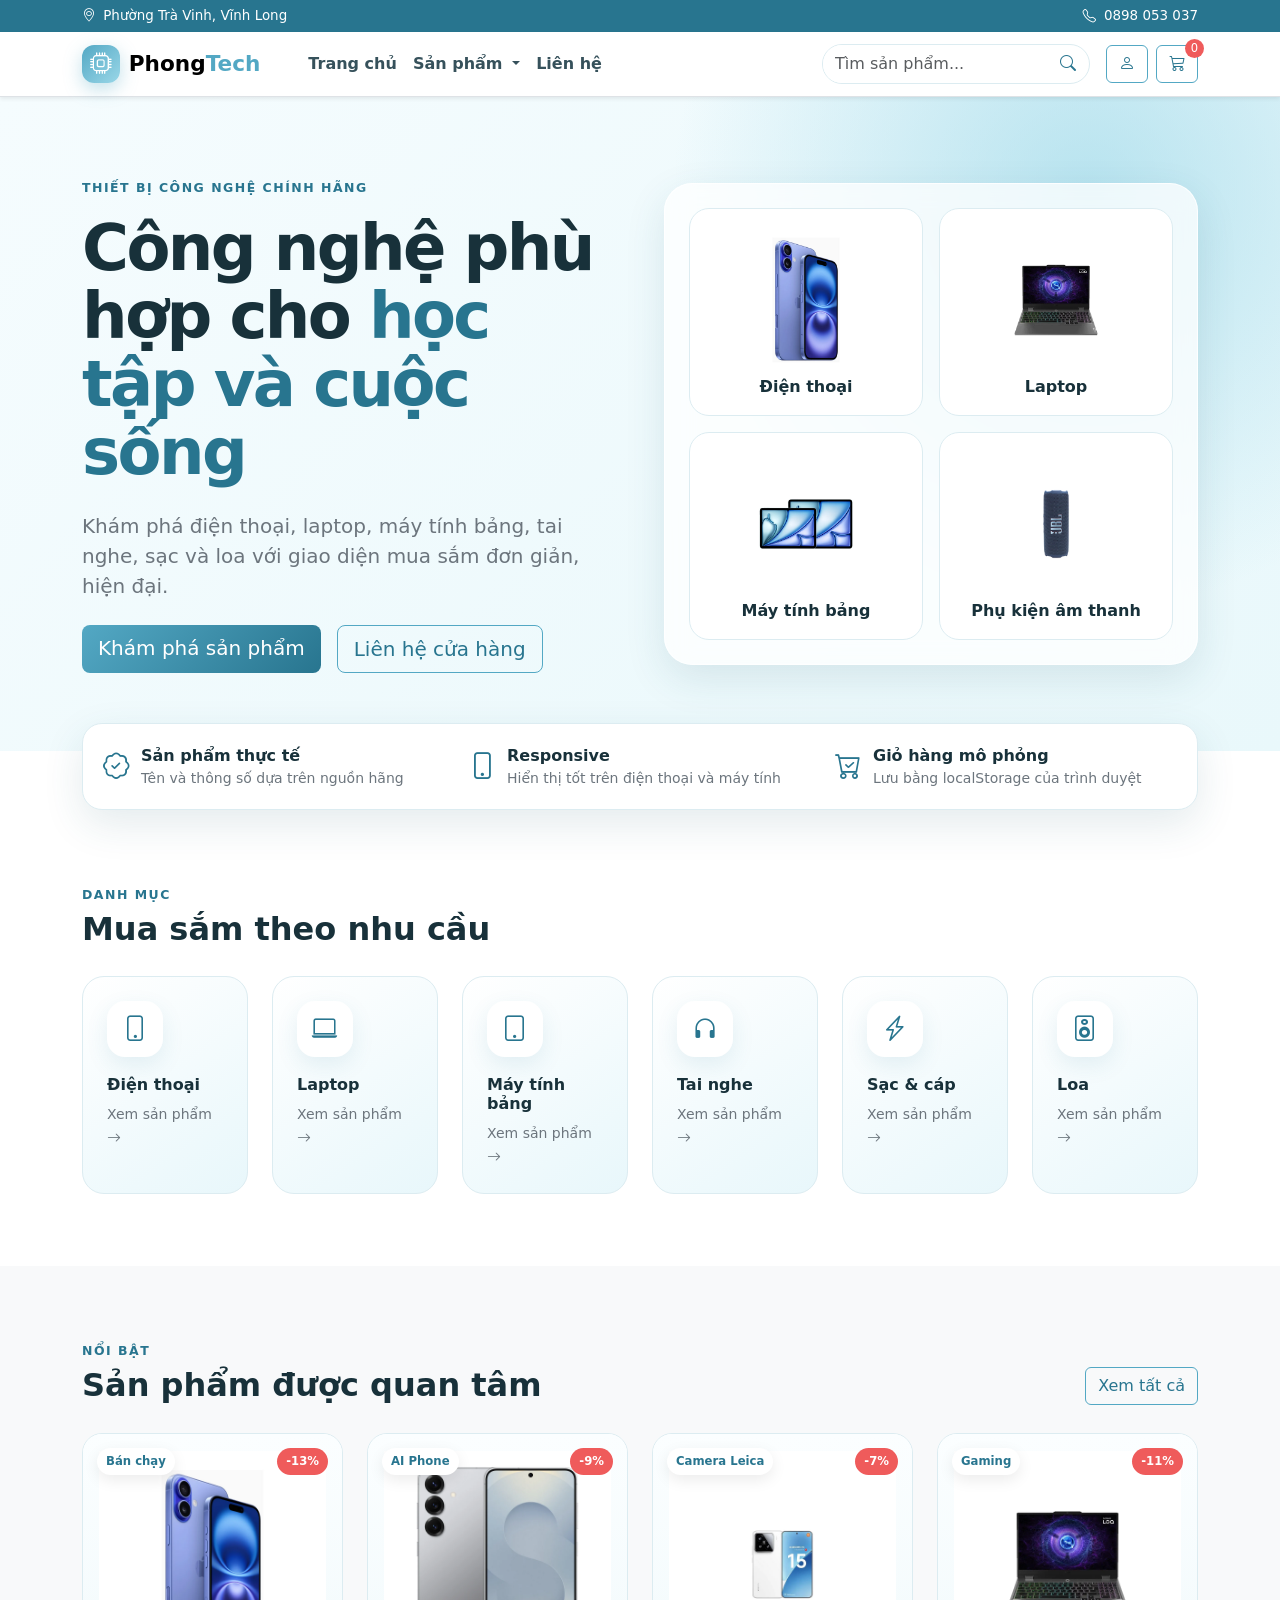
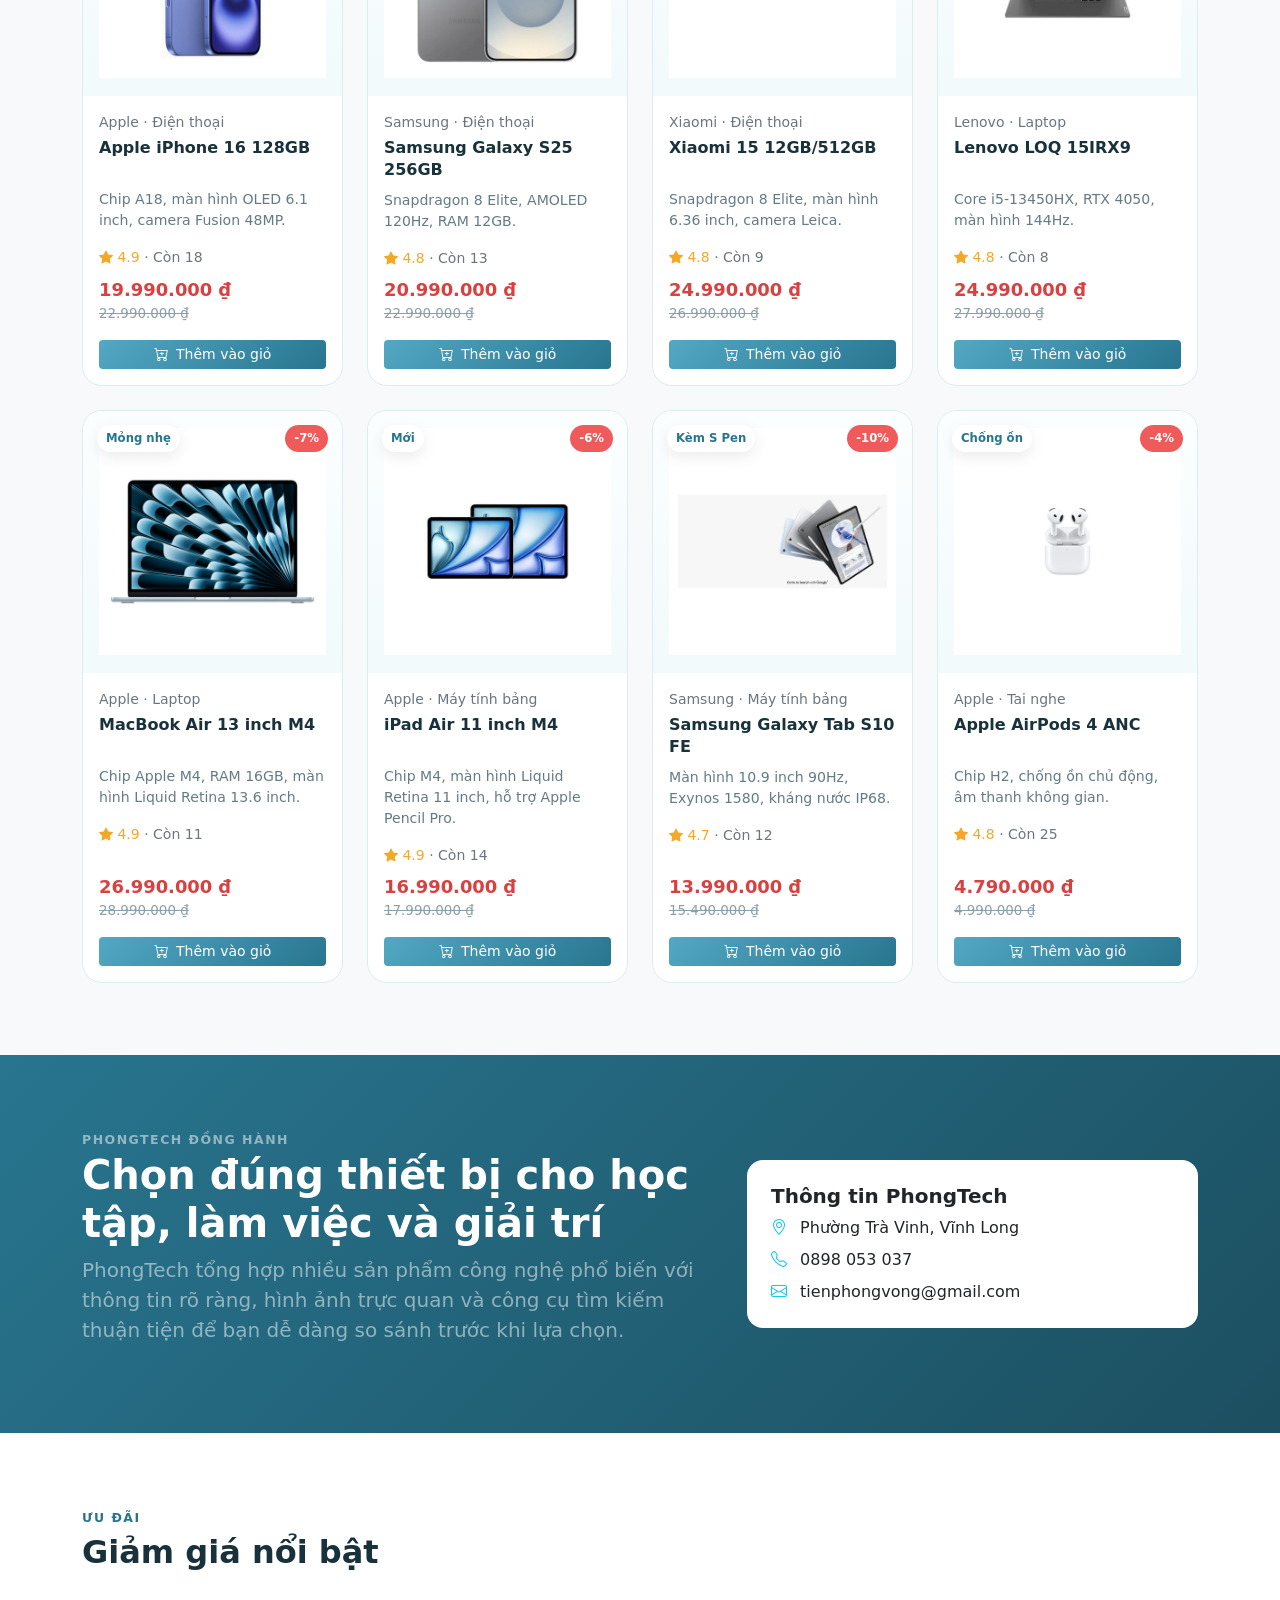
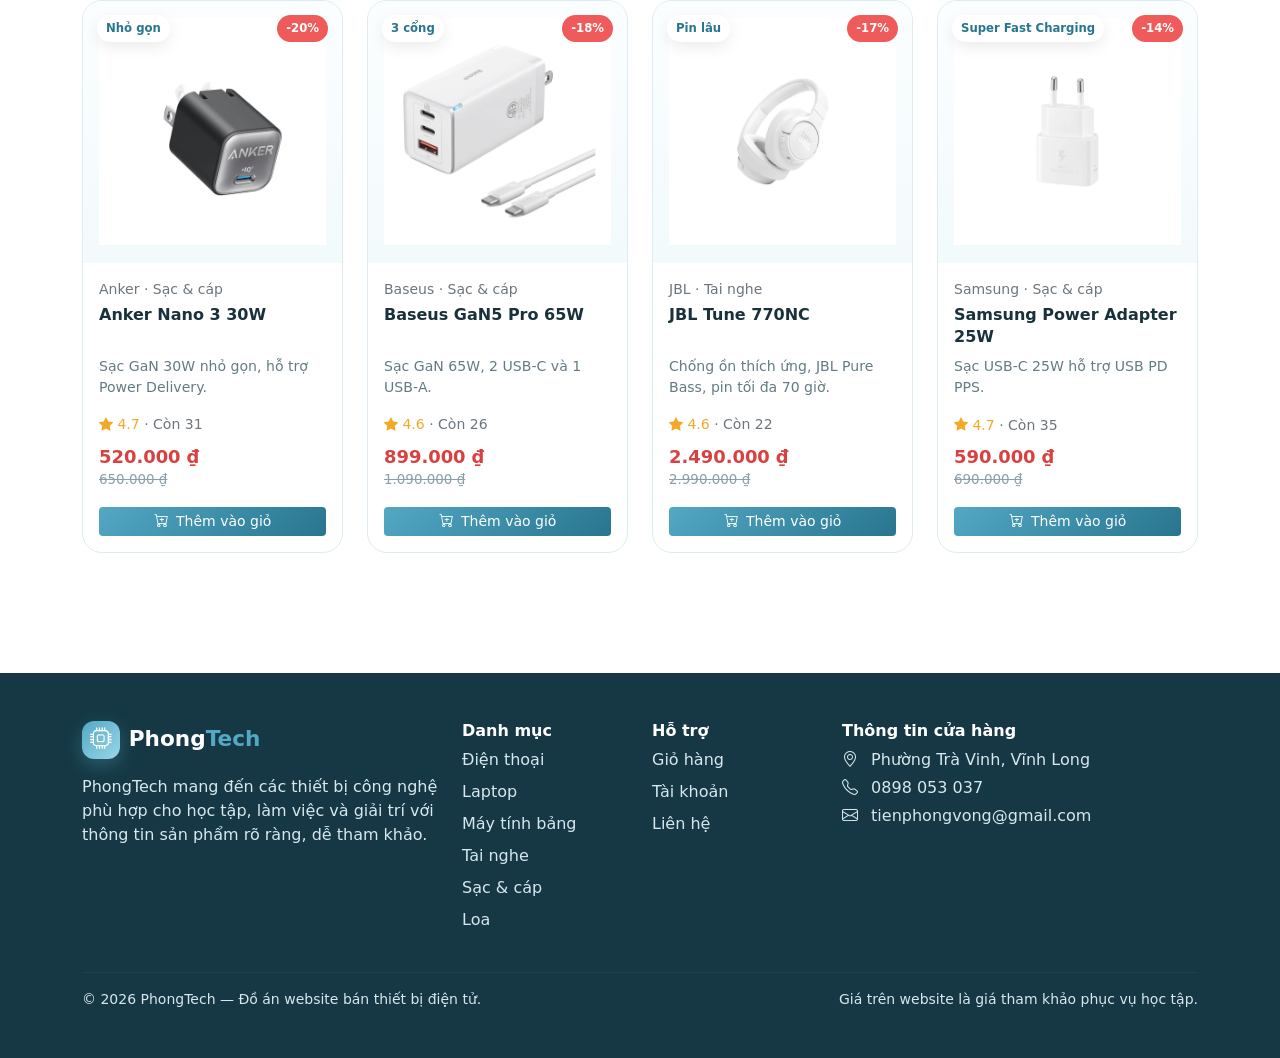
==== index.html @ 4c8fffdd "big update 0907" ====
<!doctype html>
<html lang="vi">
  <head>
    <meta charset="utf-8" />
    <meta name="viewport" content="width=device-width,initial-scale=1" />
    <meta
      name="description"
      content="PhongTech - Cửa hàng thiết bị điện tử cho học tập, làm việc và giải trí"
    />
    <title>PhongTech | Cửa hàng điện tử</title>
    <link rel="preconnect" href="https://cdn.jsdelivr.net" />
    <link
      href="https://cdn.jsdelivr.net/npm/bootstrap@5.3.3/dist/css/bootstrap.min.css"
      rel="stylesheet"
    />
    <link
      href="https://cdn.jsdelivr.net/npm/bootstrap-icons@1.11.3/font/bootstrap-icons.min.css"
      rel="stylesheet"
    />
    <link rel="stylesheet" href="css/style.css" />
  </head>
  <body>
    <div id="site-header"></div>
    <main>
      <section class="hero">
        <div class="container">
          <div class="row align-items-center g-5">
            <div class="col-lg-6">
              <span class="section-kicker">Thiết bị công nghệ chính hãng</span>
              <h1 class="mt-3">
                Công nghệ phù hợp cho
                <span class="hero-highlight">học tập và cuộc sống</span>
              </h1>
              <p class="lead text-secondary my-4">
                Khám phá điện thoại, laptop, máy tính bảng, tai nghe, sạc và loa
                với giao diện mua sắm đơn giản, hiện đại.
              </p>
              <div class="d-flex flex-wrap gap-3">
                <a class="btn btn-brand btn-lg" href="html/phones.html">
                  Khám phá sản phẩm
                </a>
                <a
                  class="btn btn-outline-brand btn-lg"
                  href="html/contact.html"
                >
                  Liên hệ cửa hàng
                </a>
              </div>
            </div>
            <div class="col-lg-6">
              <div class="hero-card">
                <div class="hero-products">
                  <div class="hero-mini">
                    <img
                      src="assets/images/products/iphone-16.webp"
                      alt="iPhone 16"
                    />
                    <strong>Điện thoại</strong>
                  </div>
                  <div class="hero-mini">
                    <img
                      src="assets/images/products/lenovo-loq-15irx9.webp"
                      alt="Lenovo LOQ"
                    />
                    <strong>Laptop</strong>
                  </div>
                  <div class="hero-mini">
                    <img
                      src="assets/images/products/ipad-air-m4.webp"
                      alt="iPad Air"
                    />
                    <strong>Máy tính bảng</strong>
                  </div>
                  <div class="hero-mini">
                    <img
                      src="assets/images/products/jbl-flip-7.webp"
                      alt="JBL Flip 7"
                    />
                    <strong>Phụ kiện âm thanh</strong>
                  </div>
                </div>
              </div>
            </div>
          </div>
        </div>
      </section>
      <section class="trust-strip">
        <div class="container">
          <div class="trust-box">
            <div class="row">
              <div class="col-md-4 trust-item">
                <i class="bi bi-patch-check"></i>
                <div>
                  <strong>Sản phẩm thực tế</strong>
                  <div class="small text-secondary">
                    Tên và thông số dựa trên nguồn hãng
                  </div>
                </div>
              </div>
              <div class="col-md-4 trust-item">
                <i class="bi bi-phone"></i>
                <div>
                  <strong>Responsive</strong>
                  <div class="small text-secondary">
                    Hiển thị tốt trên điện thoại và máy tính
                  </div>
                </div>
              </div>
              <div class="col-md-4 trust-item">
                <i class="bi bi-cart-check"></i>
                <div>
                  <strong>Giỏ hàng mô phỏng</strong>
                  <div class="small text-secondary">
                    Lưu bằng localStorage của trình duyệt
                  </div>
                </div>
              </div>
            </div>
          </div>
        </div>
      </section>
      <section class="section-pad">
        <div class="container">
          <div class="section-heading">
            <div>
              <span class="section-kicker">Danh mục</span>
              <h2>Mua sắm theo nhu cầu</h2>
            </div>
          </div>
          <div class="row g-4">
            <div class="col-6 col-lg-2">
              <a class="category-tile" href="html/phones.html">
                <div class="category-icon"><i class="bi bi-phone"></i></div>
                <h3 class="h6 fw-bold">Điện thoại</h3>
                <span class="small text-secondary">
                  Xem sản phẩm
                  <i class="bi bi-arrow-right"></i>
                </span>
              </a>
            </div>
            <div class="col-6 col-lg-2">
              <a class="category-tile" href="html/laptops.html">
                <div class="category-icon"><i class="bi bi-laptop"></i></div>
                <h3 class="h6 fw-bold">Laptop</h3>
                <span class="small text-secondary">
                  Xem sản phẩm
                  <i class="bi bi-arrow-right"></i>
                </span>
              </a>
            </div>
            <div class="col-6 col-lg-2">
              <a class="category-tile" href="html/tablets.html">
                <div class="category-icon"><i class="bi bi-tablet"></i></div>
                <h3 class="h6 fw-bold">Máy tính bảng</h3>
                <span class="small text-secondary">
                  Xem sản phẩm
                  <i class="bi bi-arrow-right"></i>
                </span>
              </a>
            </div>
            <div class="col-6 col-lg-2">
              <a class="category-tile" href="html/headphones.html">
                <div class="category-icon">
                  <i class="bi bi-headphones"></i>
                </div>
                <h3 class="h6 fw-bold">Tai nghe</h3>
                <span class="small text-secondary">
                  Xem sản phẩm
                  <i class="bi bi-arrow-right"></i>
                </span>
              </a>
            </div>
            <div class="col-6 col-lg-2">
              <a class="category-tile" href="html/chargers.html">
                <div class="category-icon">
                  <i class="bi bi-lightning-charge"></i>
                </div>
                <h3 class="h6 fw-bold">Sạc & cáp</h3>
                <span class="small text-secondary">
                  Xem sản phẩm
                  <i class="bi bi-arrow-right"></i>
                </span>
              </a>
            </div>
            <div class="col-6 col-lg-2">
              <a class="category-tile" href="html/speakers.html">
                <div class="category-icon"><i class="bi bi-speaker"></i></div>
                <h3 class="h6 fw-bold">Loa</h3>
                <span class="small text-secondary">
                  Xem sản phẩm
                  <i class="bi bi-arrow-right"></i>
                </span>
              </a>
            </div>
          </div>
        </div>
      </section>
      <section class="section-pad bg-light">
        <div class="container">
          <div class="section-heading">
            <div>
              <span class="section-kicker">Nổi bật</span>
              <h2>Sản phẩm được quan tâm</h2>
            </div>
            <a href="html/phones.html" class="btn btn-outline-brand">
              Xem tất cả
            </a>
          </div>
          <div id="featuredProducts" class="row g-4"></div>
        </div>
      </section>
      <section class="promo-section section-pad">
        <div class="container">
          <div class="row align-items-center g-4">
            <div class="col-lg-7">
              <span class="section-kicker text-white-50">
                PhongTech đồng hành
              </span>
              <h2 class="display-6 fw-bold">
                Chọn đúng thiết bị cho học tập, làm việc và giải trí
              </h2>
              <p class="lead text-white-50">
                PhongTech tổng hợp nhiều sản phẩm công nghệ phổ biến với thông
                tin rõ ràng, hình ảnh trực quan và công cụ tìm kiếm thuận tiện
                để bạn dễ dàng so sánh trước khi lựa chọn.
              </p>
            </div>
            <div class="col-lg-5">
              <div class="p-4 rounded-4 bg-white text-dark">
                <h3 class="h5 fw-bold">Thông tin PhongTech</h3>
                <p class="mb-2">
                  <i class="bi bi-geo-alt me-2 text-info"></i>
                  Phường Trà Vinh, Vĩnh Long
                </p>
                <p class="mb-2">
                  <i class="bi bi-telephone me-2 text-info"></i>
                  0898 053 037
                </p>
                <p class="mb-0">
                  <i class="bi bi-envelope me-2 text-info"></i>
                  tienphongvong@gmail.com
                </p>
              </div>
            </div>
          </div>
        </div>
      </section>
      <section class="section-pad">
        <div class="container">
          <div class="section-heading">
            <div>
              <span class="section-kicker">Ưu đãi</span>
              <h2>Giảm giá nổi bật</h2>
            </div>
          </div>
          <div id="dealProducts" class="row g-4"></div>
        </div>
      </section>
    </main>
    <div id="site-footer"></div>
    <script src="https://cdn.jsdelivr.net/npm/bootstrap@5.3.3/dist/js/bootstrap.bundle.min.js"></script>
    <script src="js/data.js"></script>
    <script src="js/common.js"></script>
    <script src="js/home.js"></script>
  </body>
</html>
---- css/style.css ----
:root {
  --brand: #53a8c4;
  --brand-dark: #28758f;
  --brand-soft: #e8f7fb;
  --ink: #18313a;
  --muted: #647b84;
  --surface: #f6fbfd;
  --border: #dcecf1;
  --shadow: 0 14px 40px rgba(30, 92, 111, 0.12);
}
* {
  box-sizing: border-box;
}
body {
  font-family:
    Inter,
    system-ui,
    -apple-system,
    "Segoe UI",
    sans-serif;
  color: var(--ink);
  background: #fff;
}
a {
  text-decoration: none;
  color: inherit;
}
.topbar {
  background: var(--brand-dark);
  color: #fff;
  font-size: 0.84rem;
  padding: 0.38rem 0;
}
.brand-logo {
  display: flex;
  align-items: center;
  gap: 0.55rem;
  font-weight: 800;
  font-size: 1.35rem;
}
.brand-logo > span:last-child > span {
  color: var(--brand);
}
.brand-mark {
  width: 38px;
  height: 38px;
  border-radius: 12px;
  display: grid;
  place-items: center;
  background: linear-gradient(135deg, var(--brand), #9ad7e8);
  color: #fff;
  box-shadow: 0 6px 18px rgba(83, 168, 196, 0.35);
}
.navbar .nav-link {
  font-weight: 600;
  color: #36515b;
}
.navbar .nav-link:hover {
  color: var(--brand-dark);
}
.nav-search {
  border: 1px solid var(--border);
  border-radius: 999px;
  overflow: hidden;
  background: #fff;
}
.nav-search input {
  border: 0;
  box-shadow: none !important;
  min-width: 220px;
}
.nav-search button {
  color: var(--brand-dark);
}
.btn-brand {
  background: linear-gradient(135deg, var(--brand), var(--brand-dark));
  border: 0;
  color: #fff;
}
.btn-brand:hover {
  color: #fff;
  filter: brightness(0.96);
  transform: translateY(-1px);
}
.btn-outline-brand {
  border-color: var(--brand);
  color: var(--brand-dark);
}
.btn-outline-brand:hover {
  background: var(--brand);
  color: #fff;
}
.cart-count {
  position: absolute;
  top: -7px;
  right: -7px;
  background: #ef5b5b;
  color: #fff;
  min-width: 19px;
  height: 19px;
  padding: 0 5px;
  border-radius: 999px;
  font-size: 0.72rem;
  display: grid;
  place-items: center;
}
.hero {
  background: radial-gradient(
      circle at 85% 15%,
      rgba(154, 215, 232, 0.65),
      transparent 34%
    ),
    linear-gradient(135deg, #f5fcfe, #e9f8fb);
  padding: 78px 0;
  overflow: hidden;
}
.hero h1 {
  font-size: clamp(2.25rem, 5vw, 4.25rem);
  line-height: 1.06;
  font-weight: 850;
  letter-spacing: -0.04em;
}
.hero-highlight {
  color: var(--brand-dark);
}
.hero-card {
  background: rgba(255, 255, 255, 0.75);
  backdrop-filter: blur(14px);
  border: 1px solid rgba(255, 255, 255, 0.8);
  border-radius: 28px;
  padding: 24px;
  box-shadow: var(--shadow);
}
.hero-products {
  display: grid;
  grid-template-columns: repeat(2, 1fr);
  gap: 16px;
}
.hero-mini {
  background: #fff;
  border: 1px solid var(--border);
  border-radius: 20px;
  padding: 16px;
  text-align: center;
}
.hero-mini img {
  width: 100%;
  height: 150px;
  object-fit: contain;
}
.trust-strip {
  margin-top: -28px;
  position: relative;
  z-index: 2;
}
.trust-box {
  background: #fff;
  border: 1px solid var(--border);
  border-radius: 20px;
  box-shadow: var(--shadow);
  padding: 20px;
}
.trust-item {
  display: flex;
  align-items: center;
  gap: 12px;
}
.trust-item i {
  font-size: 1.65rem;
  color: var(--brand-dark);
}
.section-pad {
  padding: 72px 0;
}
.section-heading {
  display: flex;
  justify-content: space-between;
  gap: 20px;
  align-items: end;
  margin-bottom: 28px;
}
.section-heading h2 {
  font-weight: 800;
  margin: 0.25rem 0 0;
}
.section-kicker {
  text-transform: uppercase;
  letter-spacing: 0.12em;
  font-size: 0.78rem;
  font-weight: 800;
  color: var(--brand-dark);
}
.category-tile {
  display: block;
  background: linear-gradient(145deg, #fff, var(--brand-soft));
  border: 1px solid var(--border);
  border-radius: 22px;
  padding: 24px;
  transition: 0.25s;
  height: 100%;
}
.category-tile:hover {
  transform: translateY(-5px);
  box-shadow: var(--shadow);
  border-color: #b9e0eb;
}
.category-icon {
  width: 56px;
  height: 56px;
  border-radius: 18px;
  background: #fff;
  color: var(--brand-dark);
  display: grid;
  place-items: center;
  font-size: 1.6rem;
  margin-bottom: 18px;
  box-shadow: 0 8px 22px rgba(40, 117, 143, 0.1);
}
.product-card {
  border: 1px solid var(--border);
  border-radius: 20px;
  overflow: hidden;
  background: #fff;
  transition: 0.25s;
  display: flex;
  flex-direction: column;
}
.product-card:hover {
  transform: translateY(-5px);
  box-shadow: var(--shadow);
  border-color: #bddfe9;
}
.product-image-wrap {
  display: block;
  background: linear-gradient(180deg, #fbfeff, #f2fafc);
  position: relative;
  padding: 16px;
}
.product-image {
  width: 100%;
  height: 230px;
  object-fit: contain;
  transition: 0.3s;
}
.product-card:hover .product-image {
  transform: scale(1.04);
}
.product-badge,
.discount-badge {
  position: absolute;
  top: 14px;
  padding: 5px 9px;
  border-radius: 999px;
  font-size: 0.73rem;
  font-weight: 800;
}
.product-badge {
  left: 14px;
  background: #fff;
  color: var(--brand-dark);
  box-shadow: 0 5px 15px rgba(0, 0, 0, 0.08);
}
.discount-badge {
  right: 14px;
  background: #ef5b5b;
  color: #fff;
}
.product-title {
  font-size: 1rem;
  font-weight: 750;
  line-height: 1.4;
  min-height: 44px;
}
.product-title a:hover {
  color: var(--brand-dark);
}
.product-short {
  color: var(--muted);
  font-size: 0.88rem;
  min-height: 42px;
}
.rating {
  color: #f4a825;
}
.price {
  font-weight: 850;
  color: #d94141;
  font-size: 1.12rem;
}
.old-price {
  text-decoration: line-through;
  color: #8aa0a8;
  font-size: 0.84rem;
}
.promo-section {
  background: linear-gradient(135deg, var(--brand-dark), #1c4f60);
  color: #fff;
}
.page-hero {
  background: linear-gradient(135deg, var(--brand-soft), #f8fdff);
  padding: 54px 0;
  border-bottom: 1px solid var(--border);
}
.filter-panel {
  background: #fff;
  border: 1px solid var(--border);
  border-radius: 18px;
  padding: 18px;
  box-shadow: 0 8px 25px rgba(30, 92, 111, 0.06);
}
.empty-state {
  text-align: center;
  padding: 65px 20px;
  background: var(--surface);
  border: 1px dashed #b7dce7;
  border-radius: 22px;
}
.empty-state i {
  font-size: 3rem;
  color: var(--brand);
}
.breadcrumb-custom {
  display: flex;
  gap: 10px;
  flex-wrap: wrap;
  color: var(--muted);
  font-size: 0.9rem;
}
.breadcrumb-custom a:hover {
  color: var(--brand-dark);
}
.detail-image-box {
  background: linear-gradient(180deg, #fbfeff, #eef9fc);
  border: 1px solid var(--border);
  border-radius: 28px;
  padding: 35px;
  box-shadow: var(--shadow);
}
.detail-image-box img {
  width: 100%;
  height: 470px;
  object-fit: contain;
}
.detail-price {
  font-size: 2rem;
  font-weight: 900;
  color: #d94141;
}
.qty-input {
  width: 90px;
}
.service-grid {
  display: grid;
  grid-template-columns: repeat(3, 1fr);
  gap: 10px;
}
.service-grid > div {
  border: 1px solid var(--border);
  border-radius: 14px;
  padding: 13px;
  text-align: center;
  font-size: 0.82rem;
}
.service-grid i {
  display: block;
  font-size: 1.25rem;
  color: var(--brand-dark);
  margin-bottom: 5px;
}
.spec-table {
  border: 1px solid var(--border);
  border-radius: 18px;
  overflow: hidden;
}
.spec-row {
  display: grid;
  grid-template-columns: minmax(150px, 30%) 1fr;
  padding: 14px 18px;
  border-bottom: 1px solid var(--border);
}
.spec-row:last-child {
  border-bottom: 0;
}
.spec-row:nth-child(odd) {
  background: var(--surface);
}
.cart-layout {
  display: grid;
  grid-template-columns: 1fr 340px;
  gap: 28px;
}
.cart-item {
  display: grid;
  grid-template-columns: 120px 1fr auto;
  gap: 18px;
  align-items: center;
  border: 1px solid var(--border);
  border-radius: 18px;
  padding: 16px;
  margin-bottom: 14px;
}
.cart-item img {
  width: 110px;
  height: 95px;
  object-fit: contain;
  background: var(--surface);
  border-radius: 14px;
}
.cart-actions {
  text-align: right;
}
.qty-group {
  width: 120px;
  margin-bottom: 8px;
}
.summary-card {
  border: 1px solid var(--border);
  border-radius: 20px;
  padding: 22px;
  position: sticky;
  top: 110px;
  box-shadow: var(--shadow);
}
.auth-shell {
  max-width: 920px;
  margin: auto;
  border: 1px solid var(--border);
  border-radius: 26px;
  overflow: hidden;
  box-shadow: var(--shadow);
  background: #fff;
}
.auth-side {
  background: linear-gradient(135deg, var(--brand-dark), var(--brand));
  color: #fff;
  padding: 45px;
}
.contact-card {
  border: 1px solid var(--border);
  border-radius: 20px;
  padding: 24px;
  height: 100%;
  background: #fff;
}
.contact-icon {
  width: 48px;
  height: 48px;
  display: grid;
  place-items: center;
  border-radius: 15px;
  background: var(--brand-soft);
  color: var(--brand-dark);
  font-size: 1.25rem;
}
.footer {
  background: #153844;
  color: #d6e8ed;
}
.footer h6 {
  color: #fff;
  font-weight: 800;
}
.footer a {
  color: #d6e8ed;
  display: inline-block;
  margin-bottom: 8px;
}
.footer a:hover {
  color: #fff;
}
.footer hr {
  border-color: rgba(255, 255, 255, 0.15);
}
@media (max-width: 991.98px) {
  .nav-search input {
    min-width: 0;
  }
  .cart-layout {
    grid-template-columns: 1fr;
  }
  .summary-card {
    position: static;
  }
  .hero {
    padding: 55px 0;
  }
  .detail-image-box img {
    height: 360px;
  }
}
@media (max-width: 767.98px) {
  .product-image {
    height: 170px;
  }
  .product-card .p-3 {
    padding: 12px !important;
  }
  .product-title {
    font-size: 0.91rem;
    min-height: 40px;
  }
  .price {
    font-size: 0.98rem;
  }
  .section-pad {
    padding: 50px 0;
  }
  .section-heading {
    align-items: start;
    flex-direction: column;
  }
  .hero-products {
    margin-top: 30px;
  }
  .hero-mini img {
    height: 110px;
  }
  .trust-strip {
    margin-top: 0;
  }
  .trust-item {
    margin-bottom: 12px;
  }
  .detail-image-box img {
    height: 290px;
  }
  .service-grid {
    grid-template-columns: 1fr;
  }
  .spec-row {
    grid-template-columns: 1fr;
    gap: 5px;
  }
  .cart-item {
    grid-template-columns: 82px 1fr;
  }
  .cart-item img {
    width: 78px;
    height: 78px;
  }
  .cart-actions {
    grid-column: 1/-1;
    display: flex;
    justify-content: space-between;
    align-items: center;
  }
  .qty-group {
    margin: 0;
  }
  .auth-side {
    padding: 28px;
  }
  .topbar .container {
    font-size: 0.76rem;
  }
}
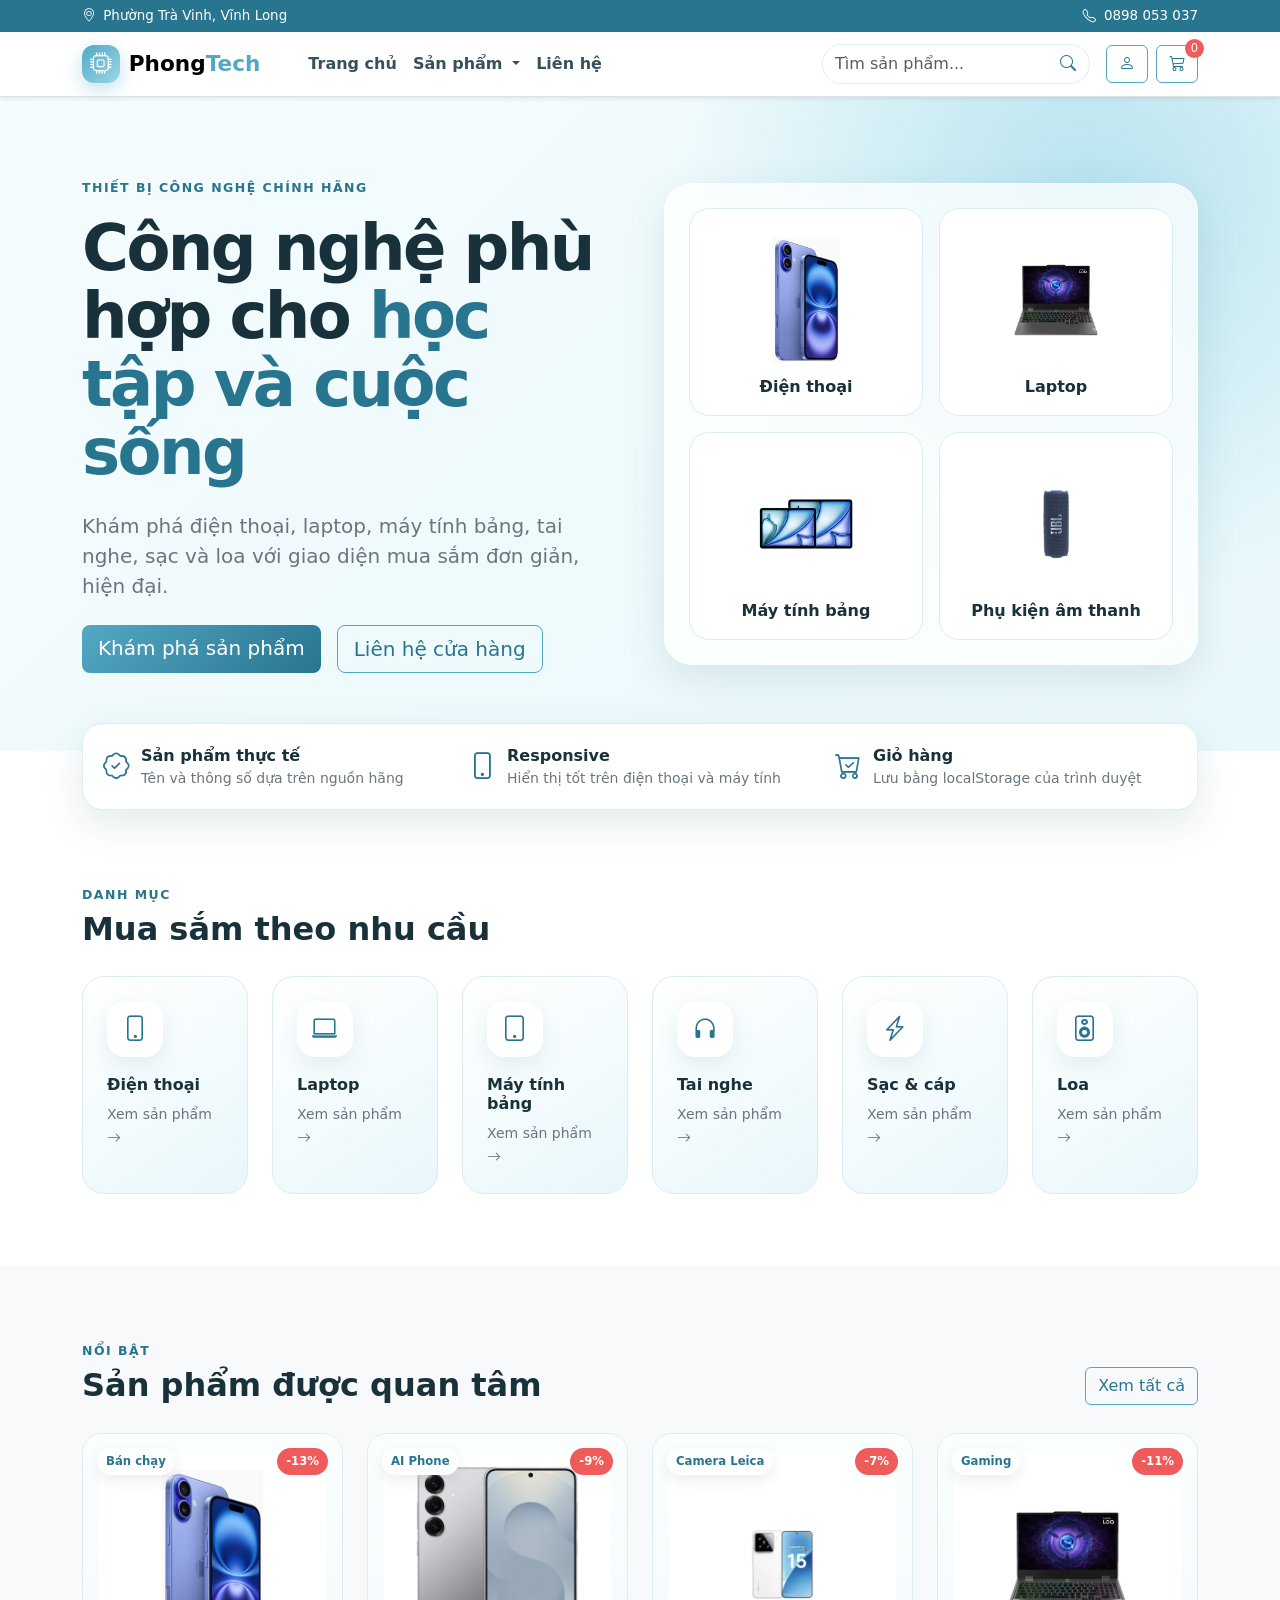
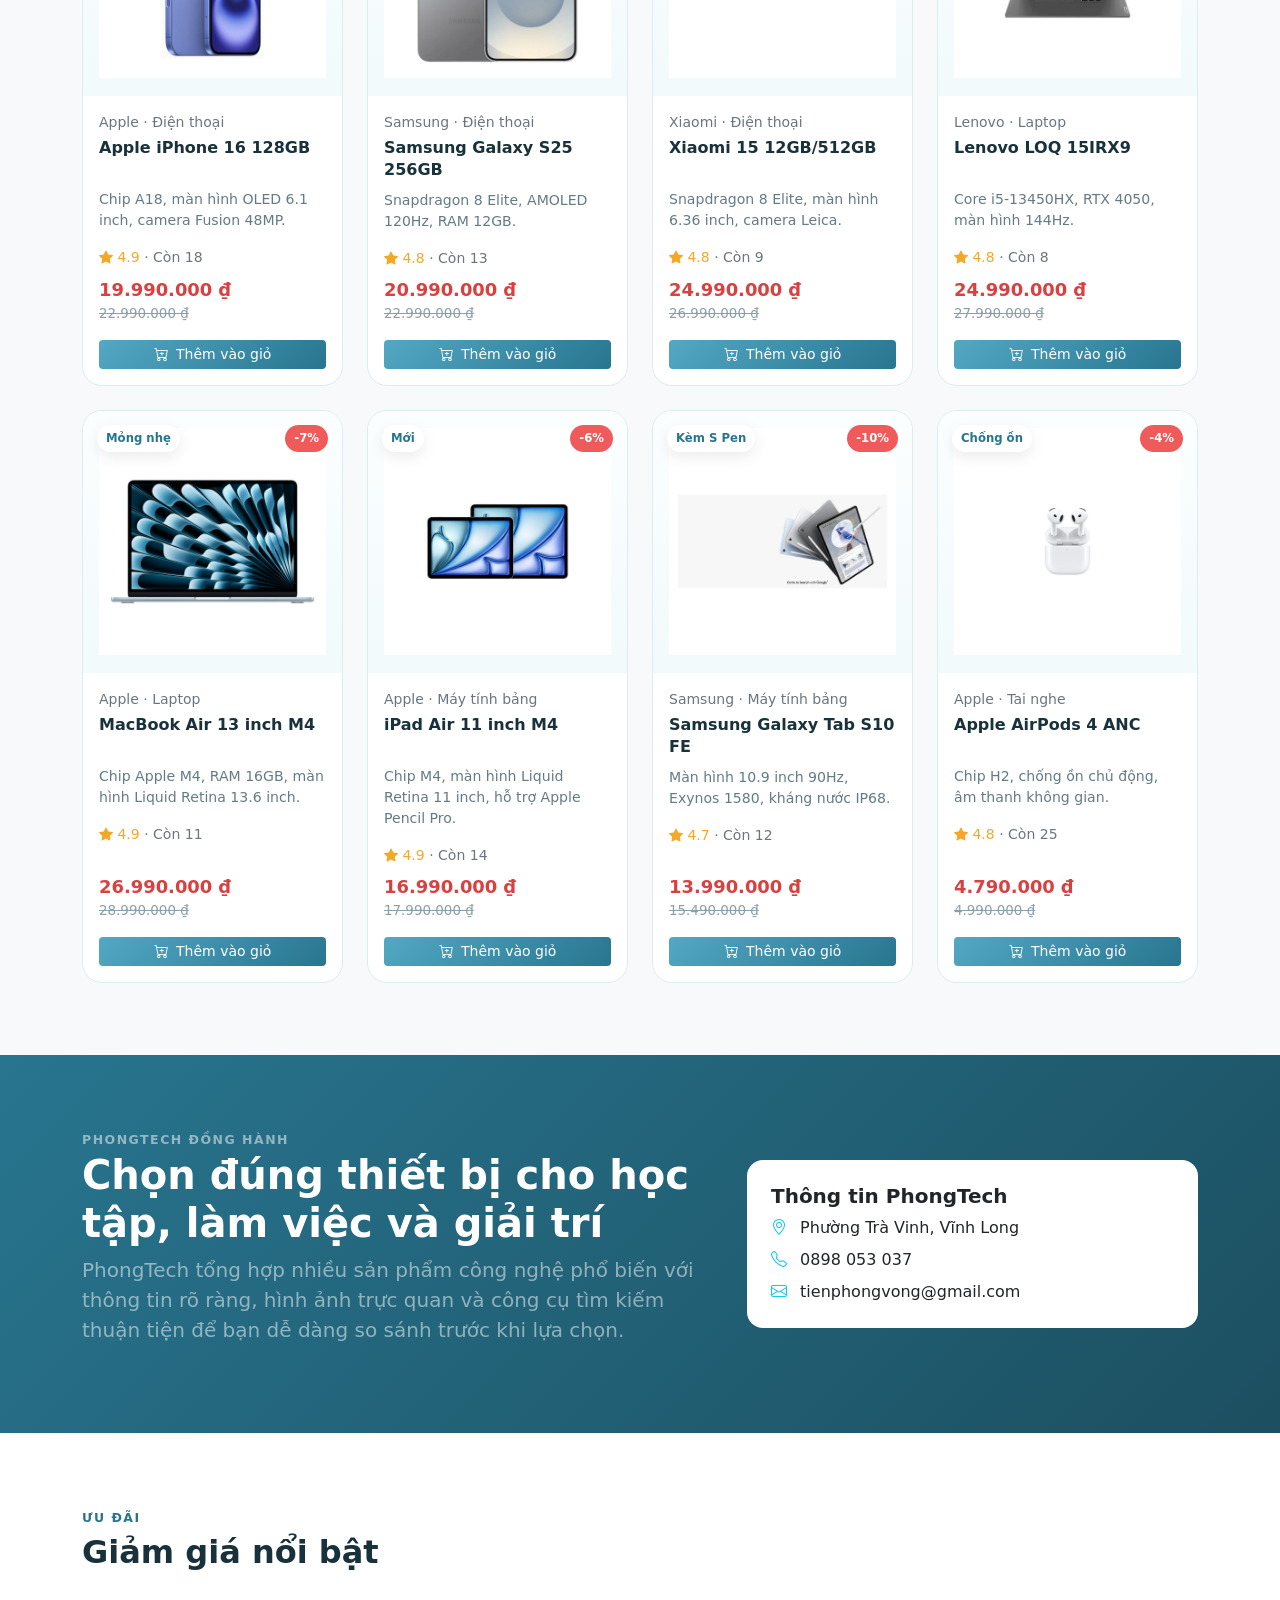
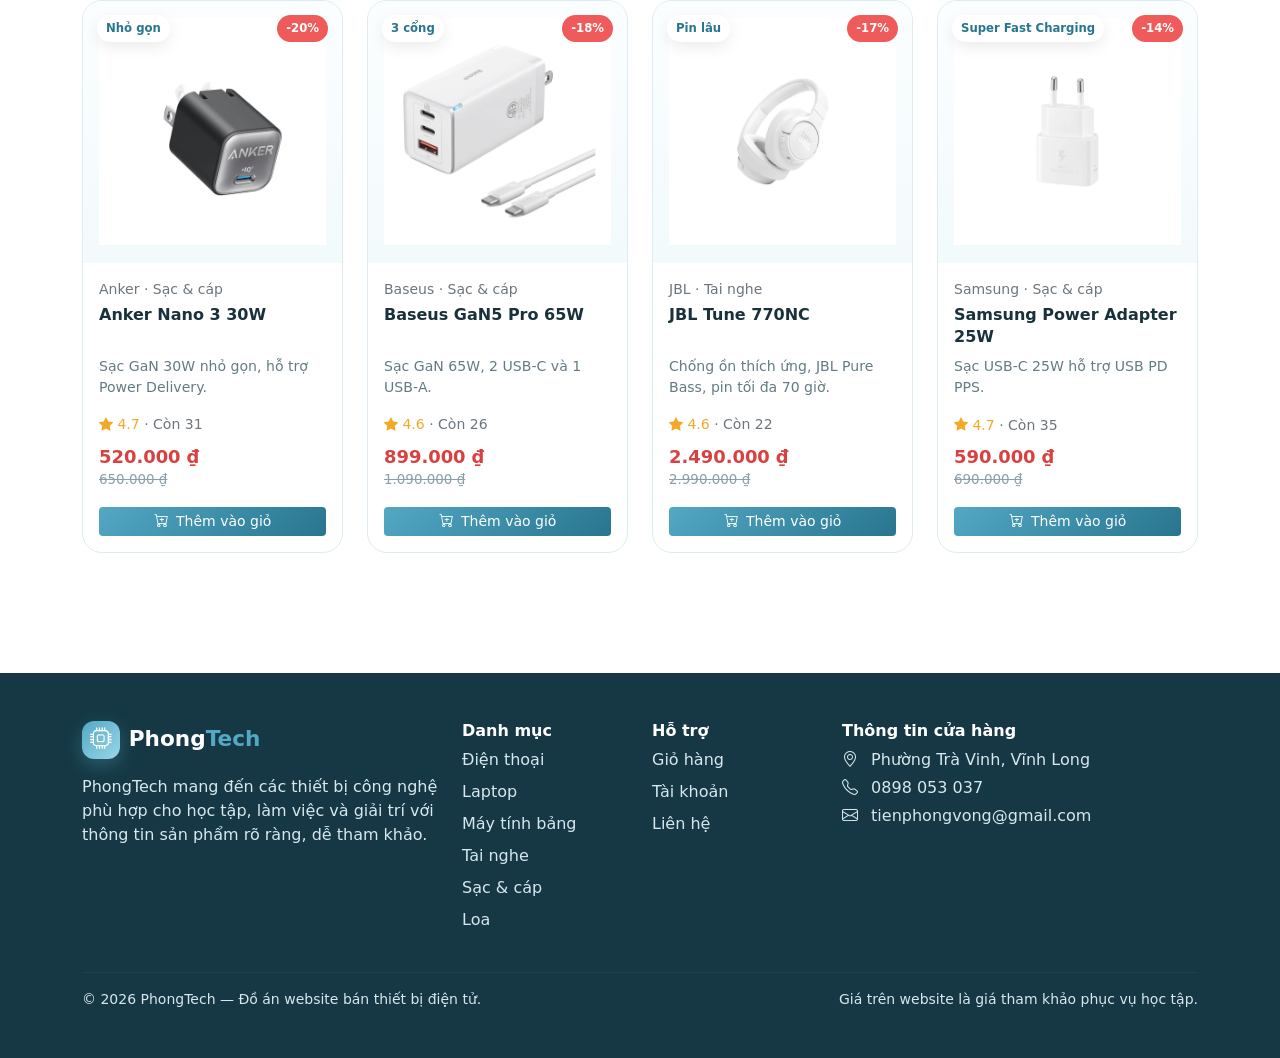
==== commit 7ce03f25: "update text in html and index" ====
--- a/index.html
+++ b/index.html
@@ -109,7 +109,7 @@
               <div class="col-md-4 trust-item">
                 <i class="bi bi-cart-check"></i>
                 <div>
-                  <strong>Giỏ hàng mô phỏng</strong>
+                  <strong>Giỏ hàng </strong>
                   <div class="small text-secondary">
                     Lưu bằng localStorage của trình duyệt
                   </div>
